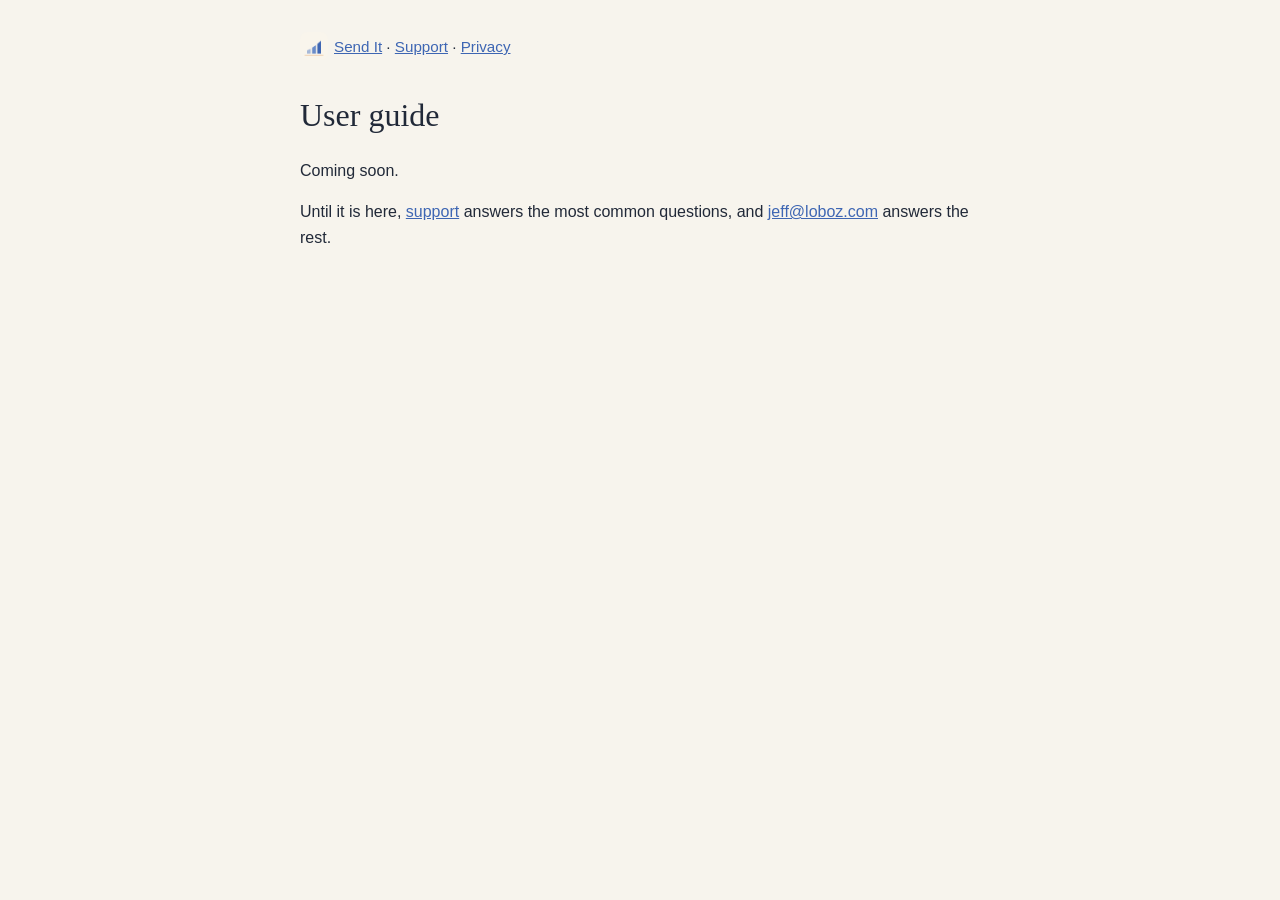
==== guide.html @ 56d3bfd2 "Send It support site: support, privacy policy, user guide placeholder Co-Authored-By: Claude Fable 5" ====
<!DOCTYPE html>
<html lang="en">
<head>
<meta charset="utf-8">
<meta name="viewport" content="width=device-width, initial-scale=1">
<title>Send It User Guide</title>
<link rel="stylesheet" href="style.css">
<link rel="icon" href="icon.png">
</head>
<body>
<nav><img src="icon.png" alt=""><a href="index.html">Send It</a> · <a href="support.html">Support</a> · <a href="privacy.html">Privacy</a></nav>

<h1>User guide</h1>
<p>Coming soon.</p>
<p>Until it is here, <a href="support.html">support</a> answers the most
common questions, and <a href="mailto:jeff@loboz.com">jeff@loboz.com</a>
answers the rest.</p>
</body>
</html>
---- style.css ----
/* Send It site. Colors are the app's own design tokens, converted from
   the oklch values in the app repo's scripts/design-tokens.py. */
:root { color-scheme: light dark; }
body {
  font-family: -apple-system, BlinkMacSystemFont, "Segoe UI", Roboto, sans-serif;
  max-width: 680px; margin: 0 auto; padding: 32px 20px 64px;
  line-height: 1.6; color: #212938; background: #F7F4ED;
}
h1, h2.serif {
  font-family: "Instrument Serif", Georgia, "Times New Roman", serif;
  font-weight: 400;
}
h1 { font-size: 2em; margin-bottom: 0.2em; }
h2 { font-size: 1.15em; margin-top: 1.8em; }
a { color: #3E66B3; }
nav { margin-bottom: 2em; font-size: 0.95em; }
nav img { width: 28px; height: 28px; border-radius: 7px; vertical-align: -8px; margin-right: 6px; }
.eyebrow {
  font-family: ui-monospace, "SF Mono", Menlo, monospace;
  font-size: 0.72em; letter-spacing: 0.13em; text-transform: uppercase;
  color: #6B727E; margin-bottom: 0.4em;
}
.card {
  background: #FFFDF9; border: 1px solid #E5E1D9; border-radius: 16px;
  padding: 16px 18px; margin: 1.5em 0;
}
.card a { font-weight: 600; }
.ridge { color: #DD7B2B; }
@media (prefers-color-scheme: dark) {
  body { color: #F1EEE9; background: #10141B; }
  a { color: #85ABF0; }
  .eyebrow { color: #989FAB; }
  .card { background: #1C2129; border-color: #2D333D; }
}
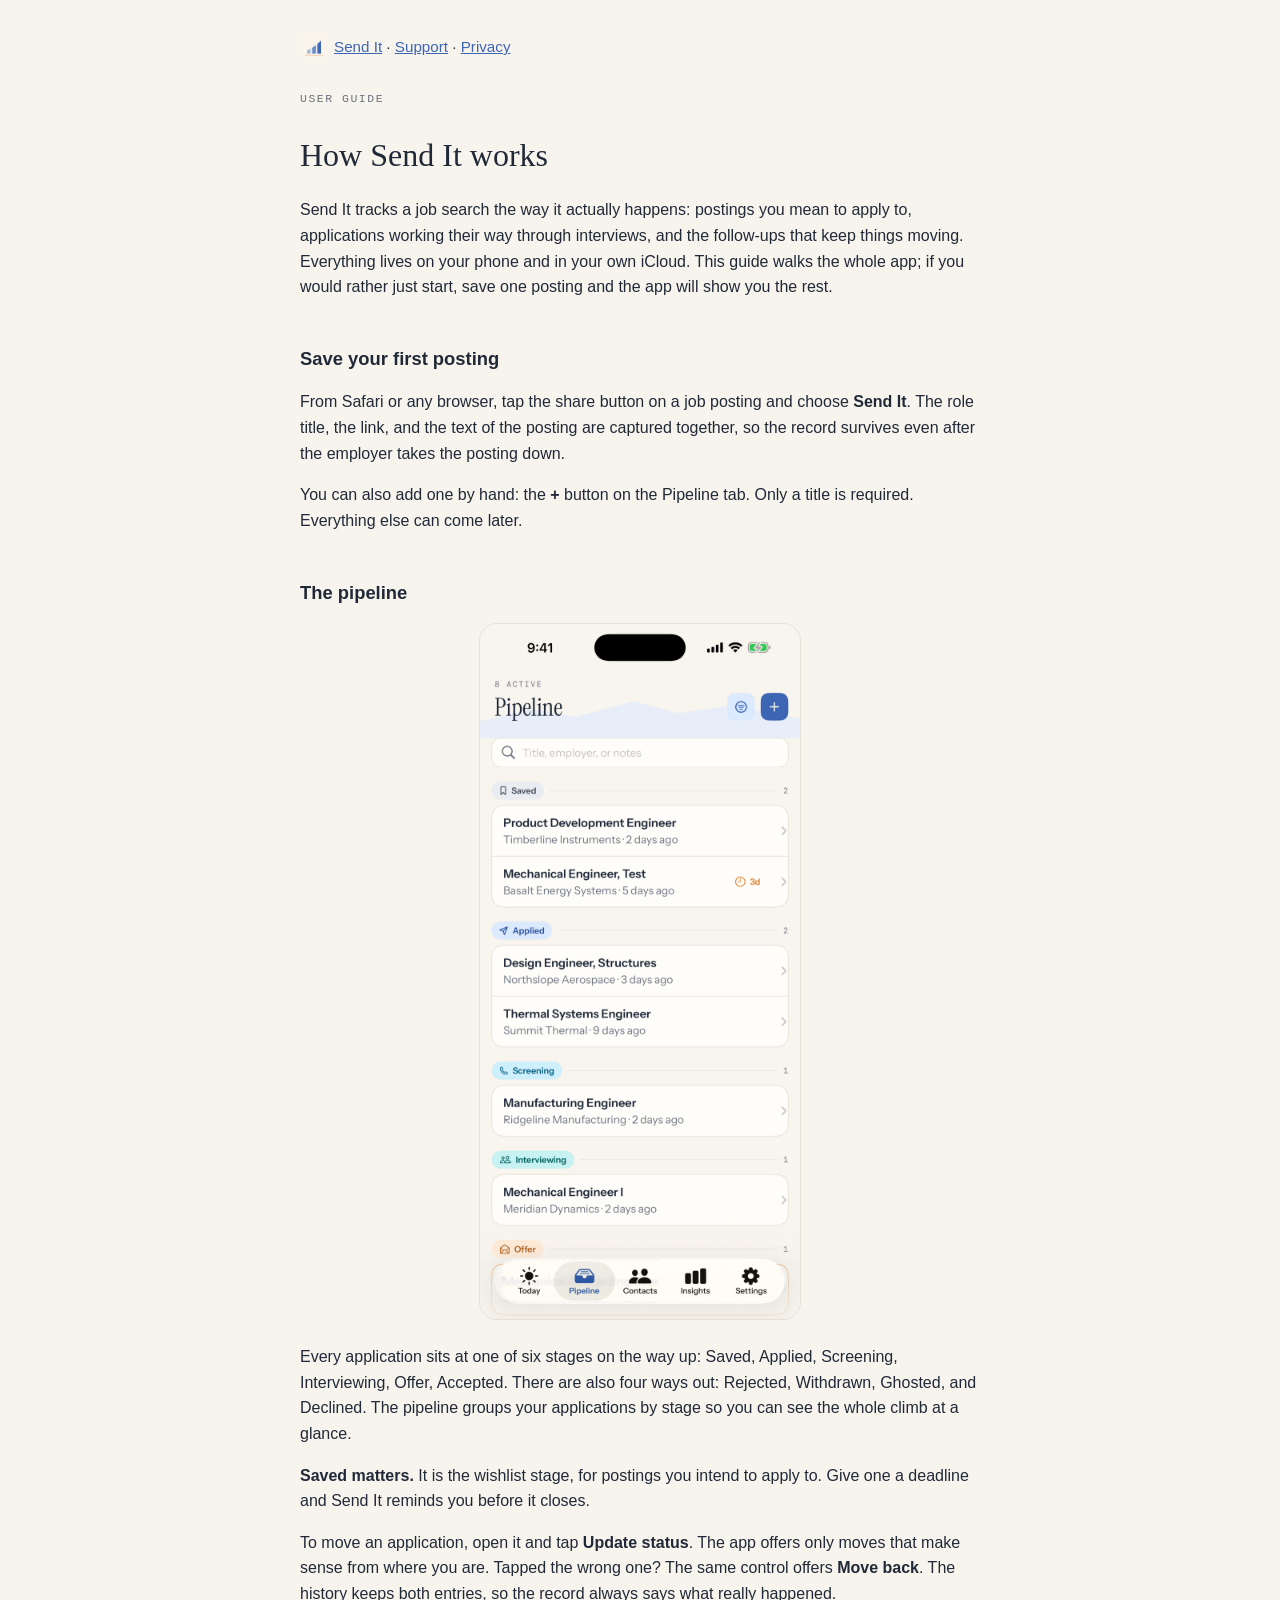
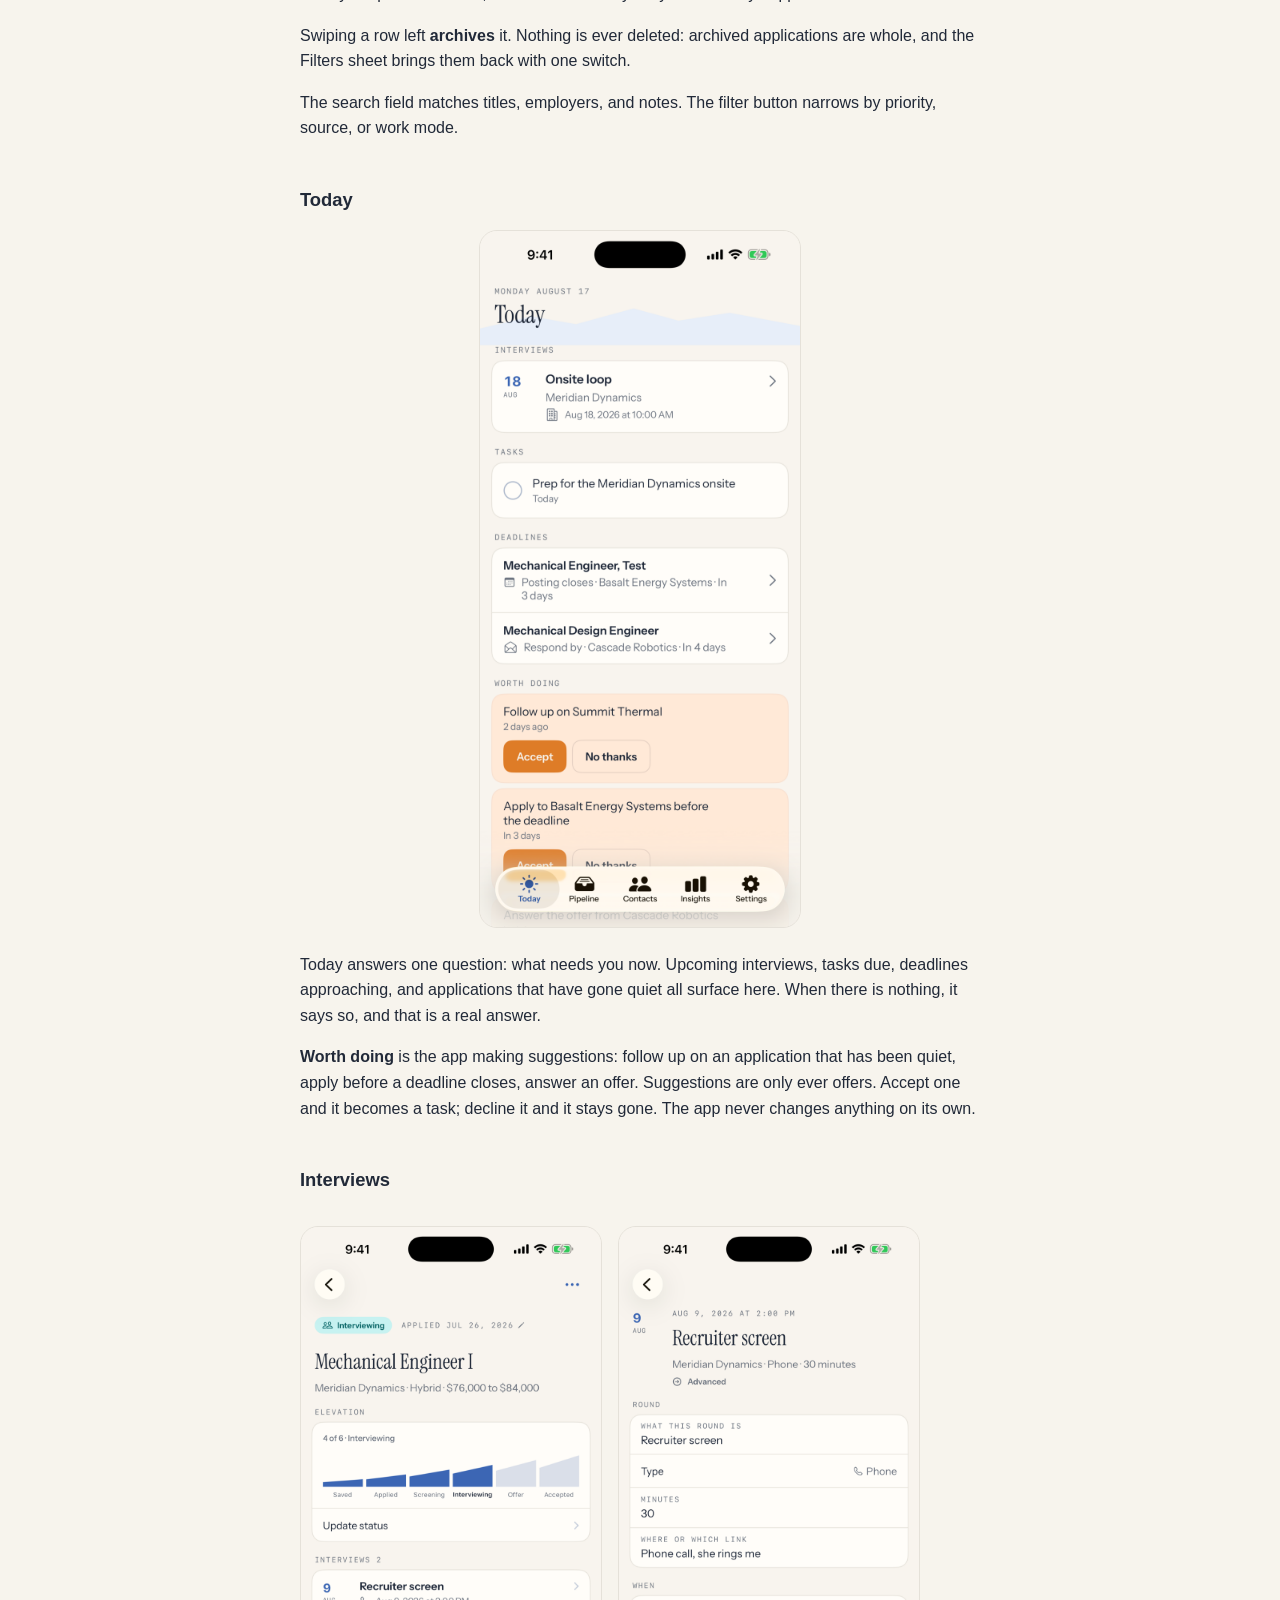
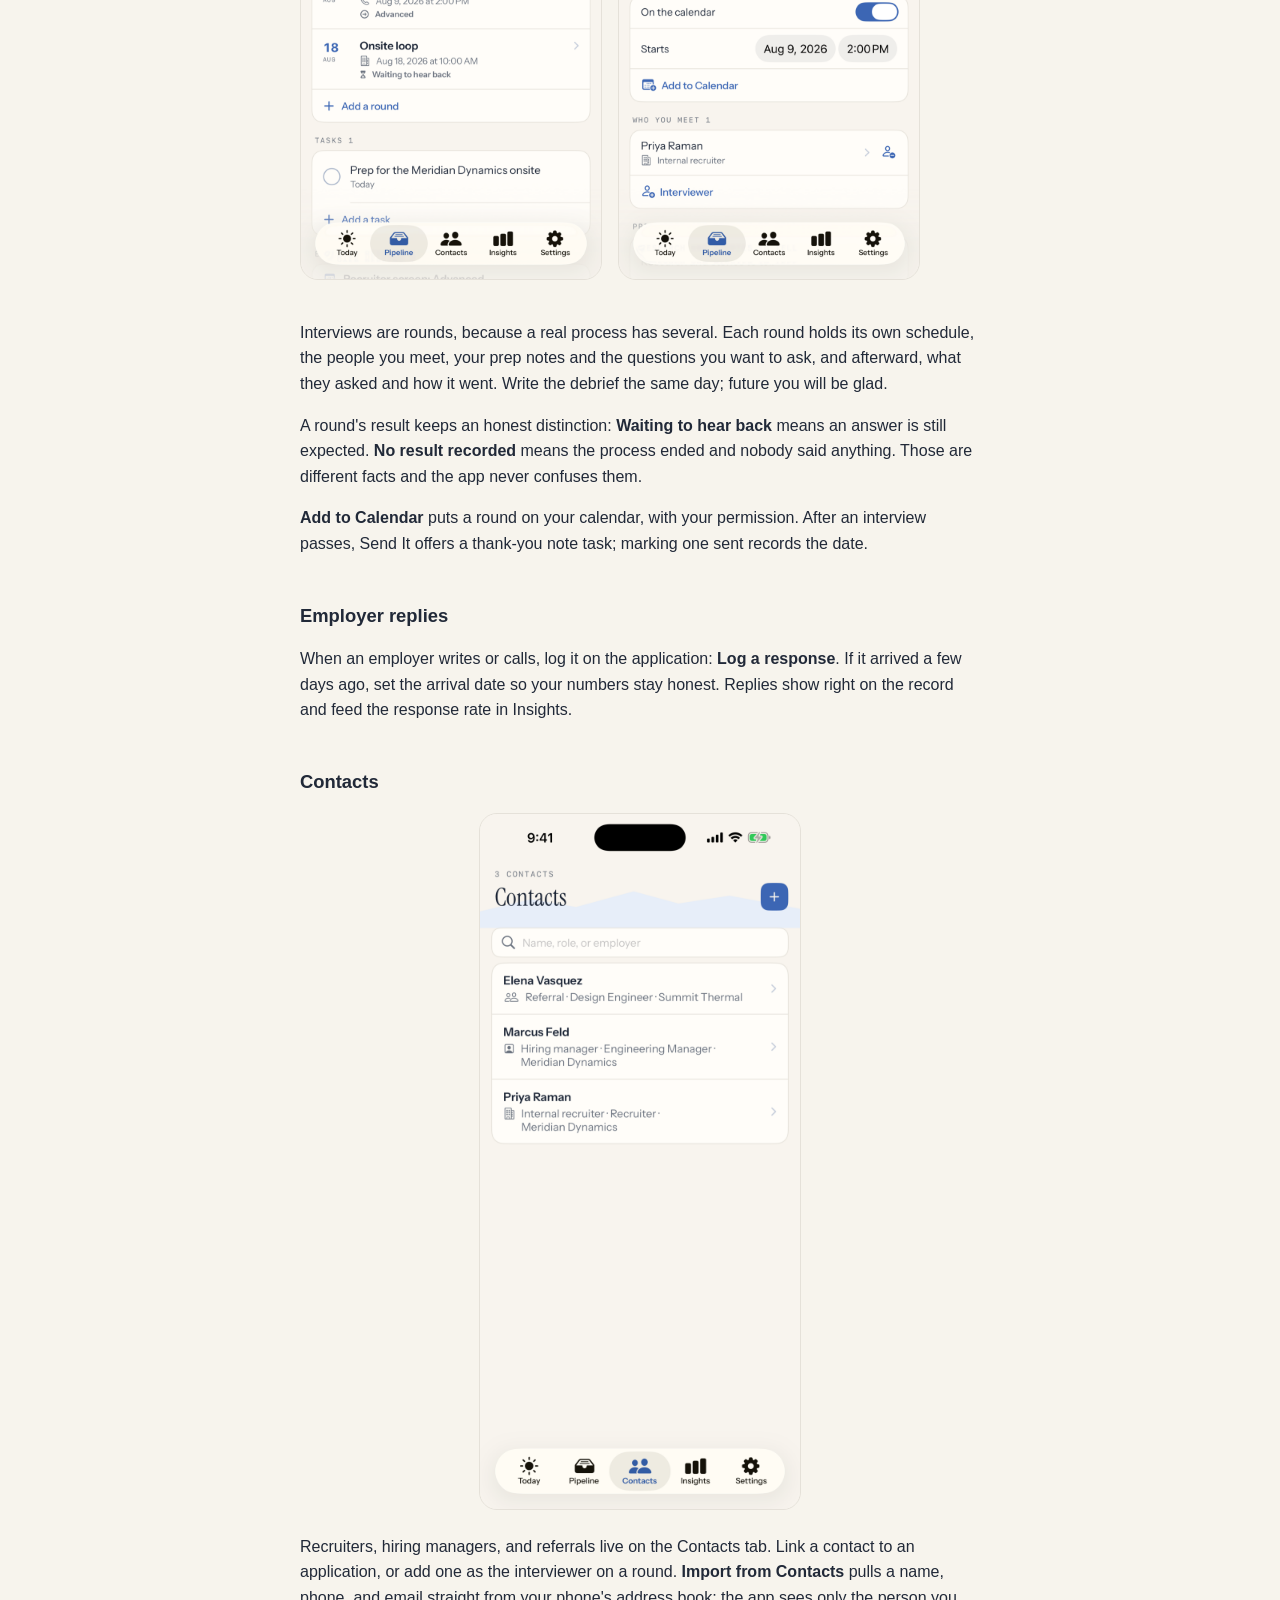
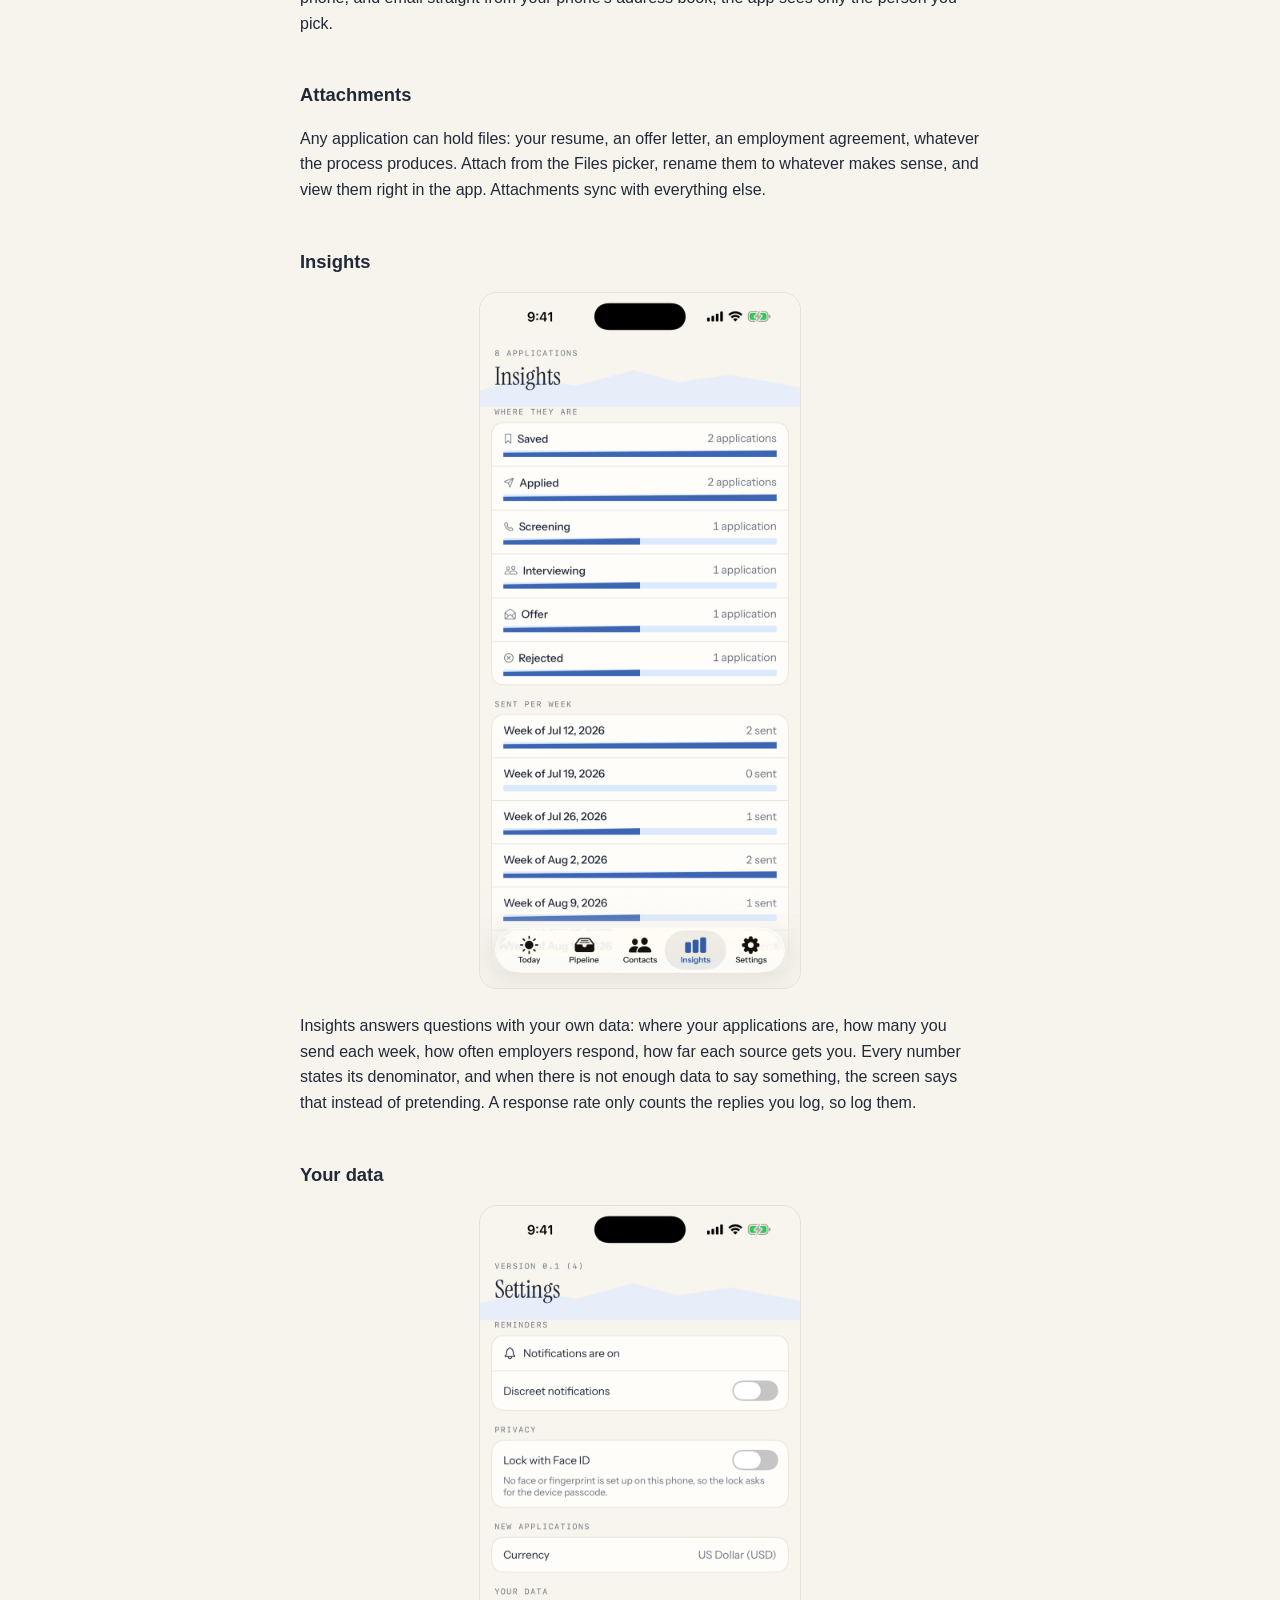
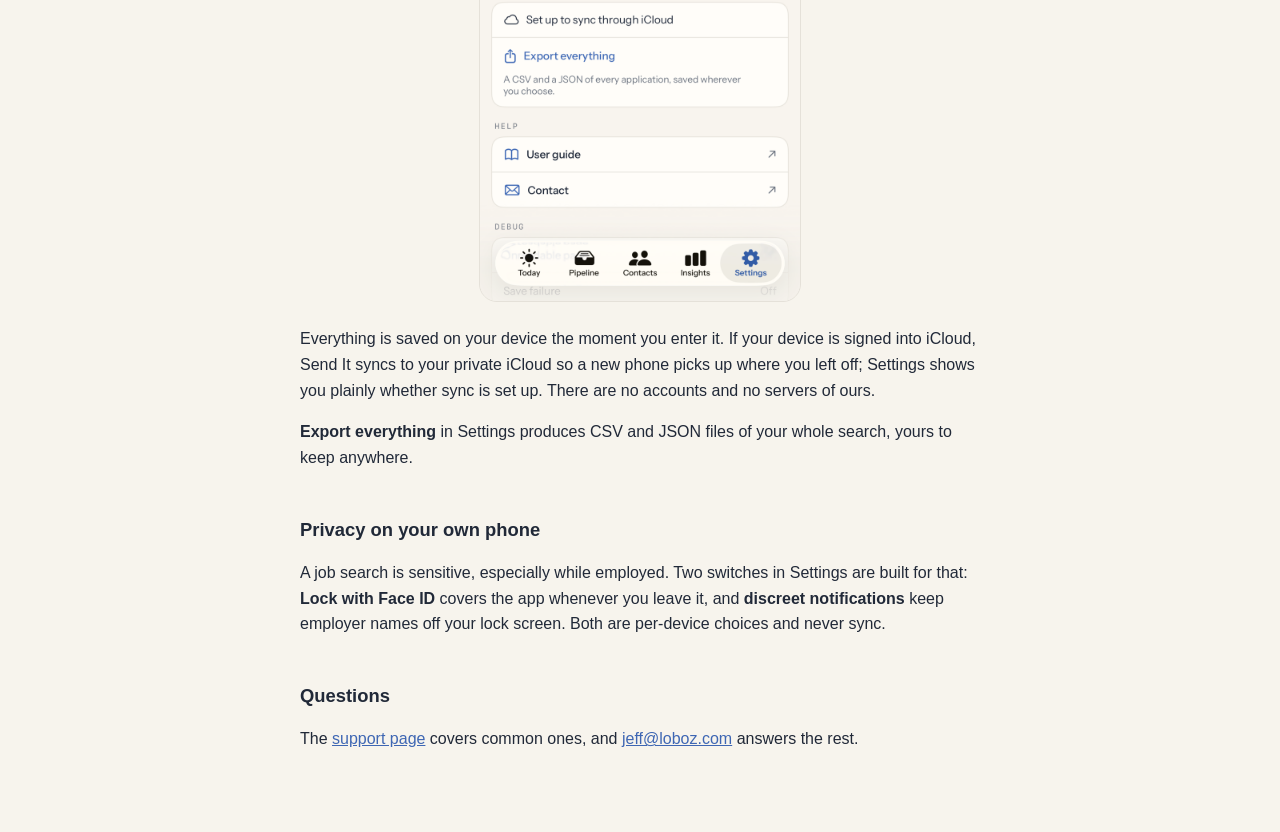
==== commit 4a62073e: "User guide: the whole app, walked in order, with screenshots Co-Authored-By: Claude Fable 5 <noreply" ====
--- a/guide.html
+++ b/guide.html
@@ -6,14 +6,136 @@
 <title>Send It User Guide</title>
 <link rel="stylesheet" href="style.css">
 <link rel="icon" href="icon.png">
+<style>
+  .shot {
+    width: 100%; max-width: 320px; border-radius: 18px;
+    border: 1px solid #E5E1D9; display: block; margin: 1em auto 1.5em;
+  }
+  @media (prefers-color-scheme: dark) { .shot { border-color: #2D333D; } }
+  @media (min-width: 640px) {
+    .pair { display: flex; gap: 16px; align-items: flex-start; }
+    .pair .shot { max-width: 300px; margin: 1em 0 1.5em; }
+  }
+  h2 { margin-top: 2.4em; }
+</style>
 </head>
 <body>
 <nav><img src="icon.png" alt=""><a href="index.html">Send It</a> · <a href="support.html">Support</a> · <a href="privacy.html">Privacy</a></nav>
 
-<h1>User guide</h1>
-<p>Coming soon.</p>
-<p>Until it is here, <a href="support.html">support</a> answers the most
-common questions, and <a href="mailto:jeff@loboz.com">jeff@loboz.com</a>
-answers the rest.</p>
+<p class="eyebrow">User guide</p>
+<h1>How Send It works</h1>
+
+<p>Send It tracks a job search the way it actually happens: postings you
+mean to apply to, applications working their way through interviews, and
+the follow-ups that keep things moving. Everything lives on your phone
+and in your own iCloud. This guide walks the whole app; if you would
+rather just start, save one posting and the app will show you the rest.</p>
+
+<h2>Save your first posting</h2>
+<p>From Safari or any browser, tap the share button on a job posting and
+choose <strong>Send It</strong>. The role title, the link, and the text
+of the posting are captured together, so the record survives even after
+the employer takes the posting down.</p>
+<p>You can also add one by hand: the <strong>+</strong> button on the
+Pipeline tab. Only a title is required. Everything else can come later.</p>
+
+<h2>The pipeline</h2>
+<img class="shot" src="guide-images/02-pipeline.png" alt="The Pipeline screen with applications grouped by status">
+<p>Every application sits at one of six stages on the way up: Saved,
+Applied, Screening, Interviewing, Offer, Accepted. There are also four
+ways out: Rejected, Withdrawn, Ghosted, and Declined. The pipeline
+groups your applications by stage so you can see the whole climb at a
+glance.</p>
+<p><strong>Saved matters.</strong> It is the wishlist stage, for postings
+you intend to apply to. Give one a deadline and Send It reminds you
+before it closes.</p>
+<p>To move an application, open it and tap <strong>Update status</strong>.
+The app offers only moves that make sense from where you are. Tapped the
+wrong one? The same control offers <strong>Move back</strong>. The
+history keeps both entries, so the record always says what really
+happened.</p>
+<p>Swiping a row left <strong>archives</strong> it. Nothing is ever
+deleted: archived applications are whole, and the Filters sheet brings
+them back with one switch.</p>
+<p>The search field matches titles, employers, and notes. The filter
+button narrows by priority, source, or work mode.</p>
+
+<h2>Today</h2>
+<img class="shot" src="guide-images/01-today.png" alt="The Today screen with interviews, tasks, deadlines, and suggestions">
+<p>Today answers one question: what needs you now. Upcoming interviews,
+tasks due, deadlines approaching, and applications that have gone quiet
+all surface here. When there is nothing, it says so, and that is a real
+answer.</p>
+<p><strong>Worth doing</strong> is the app making suggestions: follow up
+on an application that has been quiet, apply before a deadline closes,
+answer an offer. Suggestions are only ever offers. Accept one and it
+becomes a task; decline it and it stays gone. The app never changes
+anything on its own.</p>
+
+<h2>Interviews</h2>
+<div class="pair">
+<img class="shot" src="guide-images/04-interviewing-detail.png" alt="An application with two interview rounds">
+<img class="shot" src="guide-images/interview-round-debrief.png" alt="A completed interview round with debrief">
+</div>
+<p>Interviews are rounds, because a real process has several. Each round
+holds its own schedule, the people you meet, your prep notes and the
+questions you want to ask, and afterward, what they asked and how it
+went. Write the debrief the same day; future you will be glad.</p>
+<p>A round's result keeps an honest distinction: <strong>Waiting to hear
+back</strong> means an answer is still expected. <strong>No result
+recorded</strong> means the process ended and nobody said anything.
+Those are different facts and the app never confuses them.</p>
+<p><strong>Add to Calendar</strong> puts a round on your calendar, with
+your permission. After an interview passes, Send It offers a thank-you
+note task; marking one sent records the date.</p>
+
+<h2>Employer replies</h2>
+<p>When an employer writes or calls, log it on the application:
+<strong>Log a response</strong>. If it arrived a few days ago, set the
+arrival date so your numbers stay honest. Replies show right on the
+record and feed the response rate in Insights.</p>
+
+<h2>Contacts</h2>
+<img class="shot" src="guide-images/contacts.png" alt="The Contacts tab">
+<p>Recruiters, hiring managers, and referrals live on the Contacts tab.
+Link a contact to an application, or add one as the interviewer on a
+round. <strong>Import from Contacts</strong> pulls a name, phone, and
+email straight from your phone's address book; the app sees only the
+person you pick.</p>
+
+<h2>Attachments</h2>
+<p>Any application can hold files: your resume, an offer letter, an
+employment agreement, whatever the process produces. Attach from the
+Files picker, rename them to whatever makes sense, and view them right
+in the app. Attachments sync with everything else.</p>
+
+<h2>Insights</h2>
+<img class="shot" src="guide-images/05-insights.png" alt="The Insights screen with funnel and response rate">
+<p>Insights answers questions with your own data: where your
+applications are, how many you send each week, how often employers
+respond, how far each source gets you. Every number states its
+denominator, and when there is not enough data to say something, the
+screen says that instead of pretending. A response rate only counts the
+replies you log, so log them.</p>
+
+<h2>Your data</h2>
+<img class="shot" src="guide-images/settings.png" alt="The Settings screen">
+<p>Everything is saved on your device the moment you enter it. If your
+device is signed into iCloud, Send It syncs to your private iCloud so a
+new phone picks up where you left off; Settings shows you plainly
+whether sync is set up. There are no accounts and no servers of ours.</p>
+<p><strong>Export everything</strong> in Settings produces CSV and JSON
+files of your whole search, yours to keep anywhere.</p>
+
+<h2>Privacy on your own phone</h2>
+<p>A job search is sensitive, especially while employed. Two switches in
+Settings are built for that: <strong>Lock with Face ID</strong> covers
+the app whenever you leave it, and <strong>discreet notifications</strong>
+keep employer names off your lock screen. Both are per-device choices
+and never sync.</p>
+
+<h2>Questions</h2>
+<p>The <a href="support.html">support page</a> covers common ones, and
+<a href="mailto:jeff@loboz.com">jeff@loboz.com</a> answers the rest.</p>
 </body>
 </html>
